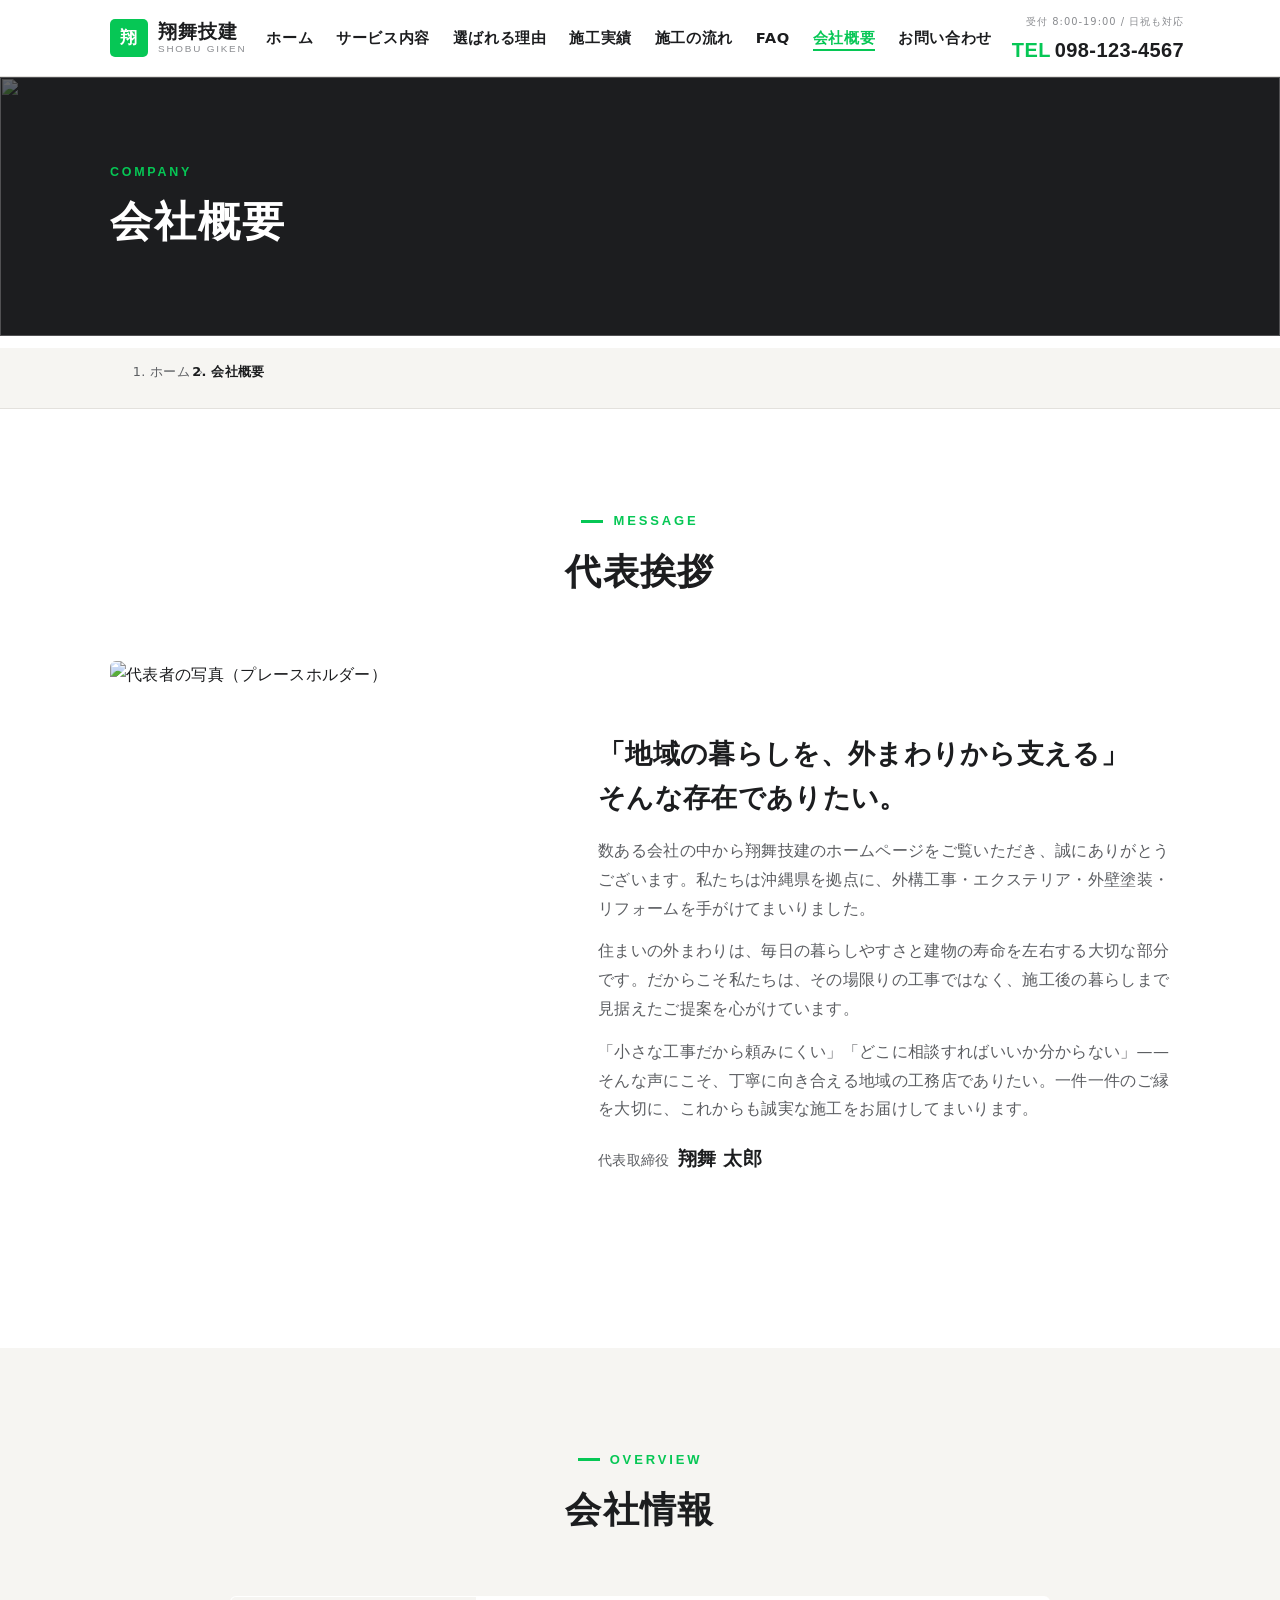
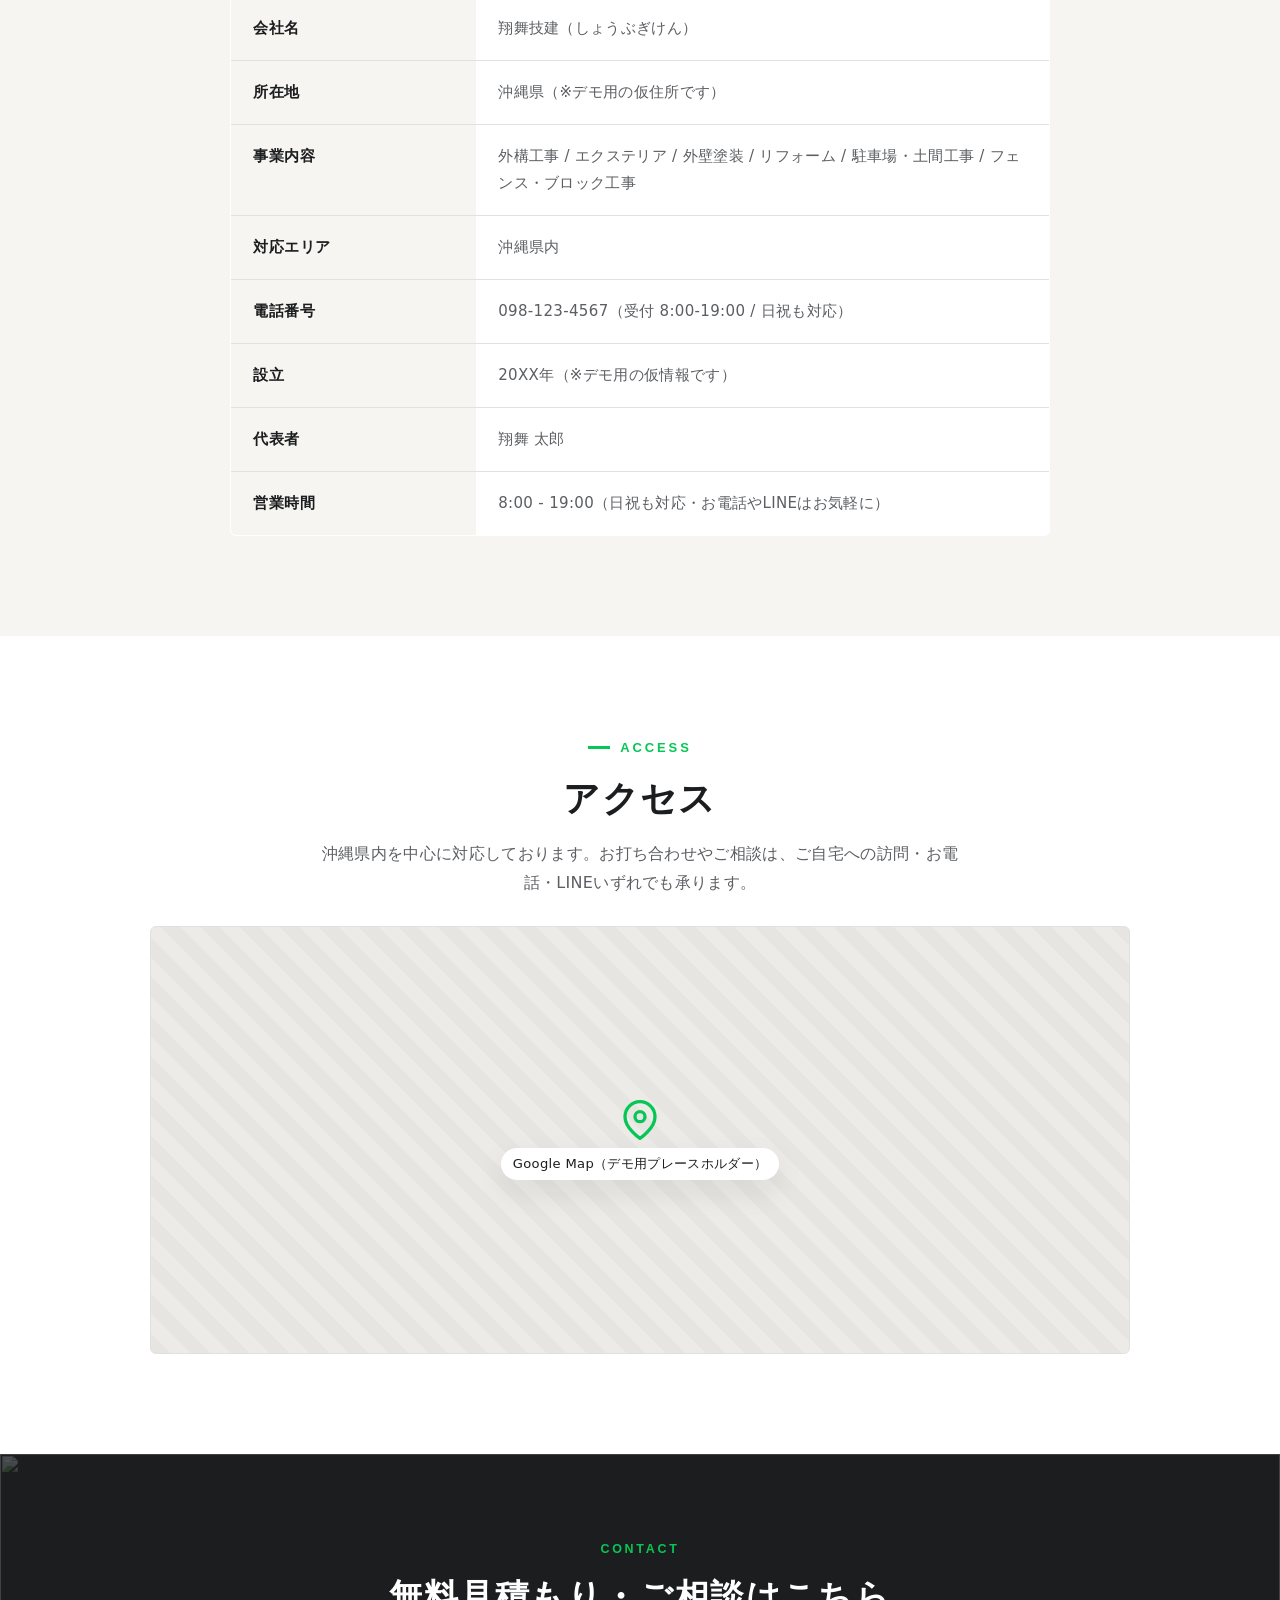
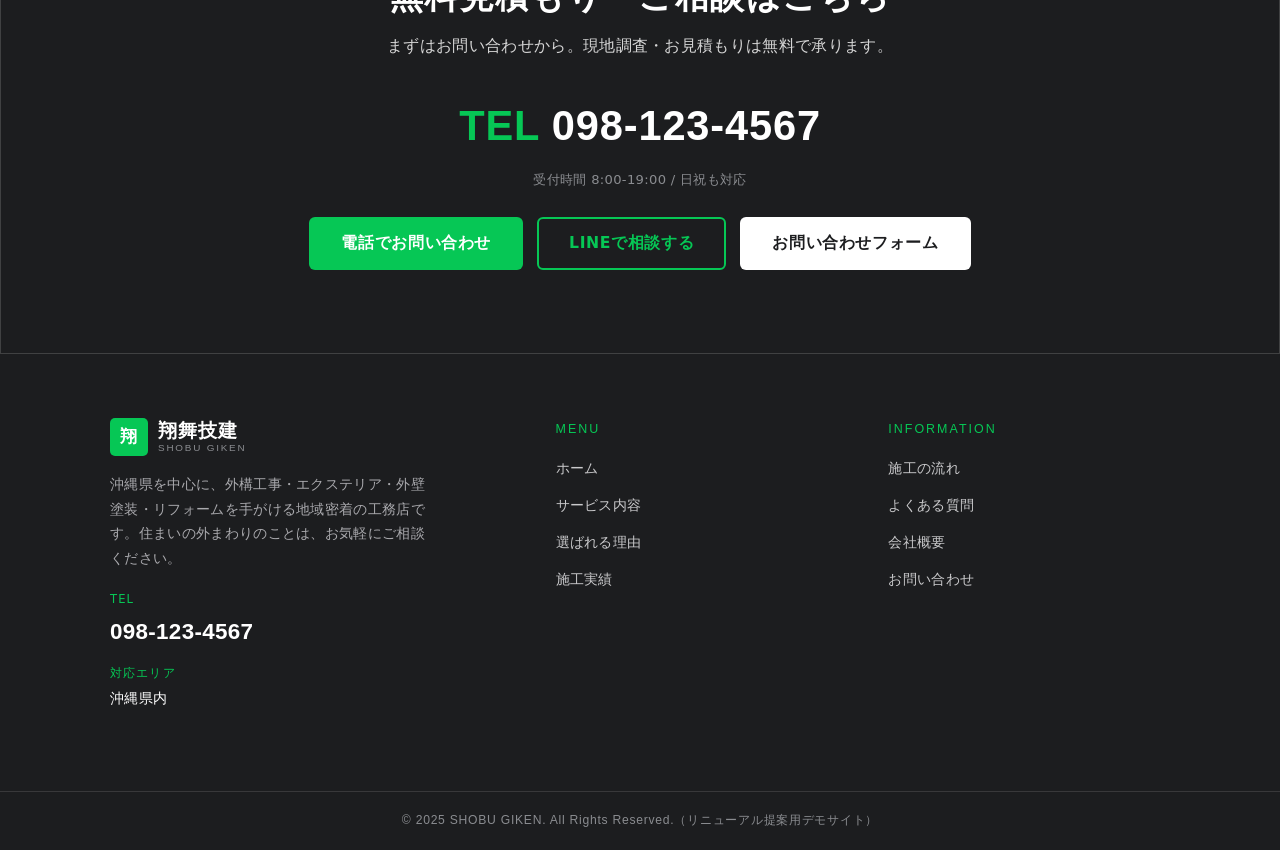
==== company.html @ d0e935ce "first commit" ====
<!DOCTYPE html>
<html lang="ja">
<head>
  <meta charset="UTF-8">
  <meta name="viewport" content="width=device-width, initial-scale=1.0">
  <title>会社概要｜翔舞技建</title>
  <meta name="description" content="翔舞技建の会社概要。沖縄県を中心に外構工事・エクステリア・外壁塗装・リフォームを手がける地域密着の工務店です。代表挨拶・会社情報・アクセスをご紹介します。">
  <link rel="stylesheet" href="css/style.css">
</head>
<body>

  <!-- ============ 共通ヘッダー ============ -->
  <header class="site-header">
    <div class="container header-inner">
      <a href="index.html" class="logo">
        <span class="logo__mark">翔</span>
        <span class="logo__text">
          <span class="logo__name">翔舞技建</span>
          <span class="logo__sub">Shobu Giken</span>
        </span>
      </a>
      <nav class="gnav" id="globalNav" aria-label="メインメニュー">
        <ul class="gnav__list">
          <li><a href="index.html"    class="gnav__link">ホーム</a></li>
          <li><a href="service.html"  class="gnav__link">サービス内容</a></li>
          <li><a href="strength.html" class="gnav__link">選ばれる理由</a></li>
          <li><a href="works.html"    class="gnav__link">施工実績</a></li>
          <li><a href="flow.html"     class="gnav__link">施工の流れ</a></li>
          <li><a href="faq.html"      class="gnav__link">FAQ</a></li>
          <li><a href="company.html"  class="gnav__link is-active">会社概要</a></li>
          <li><a href="contact.html"  class="gnav__link">お問い合わせ</a></li>
        </ul>
        <a href="tel:0981234567" class="gnav__tel">
          <small>お電話でのお問い合わせ</small>
          <b>098-123-4567</b>
        </a>
      </nav>
      <a href="tel:0981234567" class="header-tel">
        <span class="header-tel__label">受付 8:00-19:00 / 日祝も対応</span>
        <span class="header-tel__num"><span>TEL</span>098-123-4567</span>
      </a>
      <button class="hamburger" type="button" aria-label="メニューを開く" aria-controls="globalNav" aria-expanded="false">
        <span></span>
      </button>
    </div>
  </header>
  <div class="nav-overlay" aria-hidden="true"></div>

  <!-- ============ ページヒーロー ============ -->
  <section class="page-hero">
    <img class="page-hero__bg" src="https://placehold.co/1600x500/22242a/4a4d55?text=COMPANY" alt="">
    <div class="container">
      <p class="page-hero__eyebrow">Company</p>
      <h1 class="page-hero__title">会社概要</h1>
    </div>
  </section>
  <nav class="breadcrumb" aria-label="パンくず">
    <div class="container">
      <ol>
        <li><a href="index.html">ホーム</a></li>
        <li aria-current="page">会社概要</li>
      </ol>
    </div>
  </nav>

  <!-- ============ 代表挨拶 ============ -->
  <section class="section">
    <div class="container">
      <div class="center-head reveal">
        <p class="eyebrow">Message</p>
        <h2 class="section-title">代表挨拶</h2>
      </div>

      <div class="greeting reveal" style="margin-top:48px;">
        <div class="greeting__img">
          <img src="https://placehold.co/600x800/efedea/8a8c90?text=REPRESENTATIVE" alt="代表者の写真（プレースホルダー）">
        </div>
        <div class="greeting__body">
          <h3 class="greeting__title">「地域の暮らしを、外まわりから支える」<br>そんな存在でありたい。</h3>
          <p class="greeting__text">数ある会社の中から翔舞技建のホームページをご覧いただき、誠にありがとうございます。私たちは沖縄県を拠点に、外構工事・エクステリア・外壁塗装・リフォームを手がけてまいりました。</p>
          <p class="greeting__text">住まいの外まわりは、毎日の暮らしやすさと建物の寿命を左右する大切な部分です。だからこそ私たちは、その場限りの工事ではなく、施工後の暮らしまで見据えたご提案を心がけています。</p>
          <p class="greeting__text">「小さな工事だから頼みにくい」「どこに相談すればいいか分からない」——そんな声にこそ、丁寧に向き合える地域の工務店でありたい。一件一件のご縁を大切に、これからも誠実な施工をお届けしてまいります。</p>
          <p class="greeting__sign">代表取締役<b>翔舞 太郎</b></p>
        </div>
      </div>
    </div>
  </section>

  <!-- ============ 会社概要表 ============ -->
  <section class="section section--paper">
    <div class="container">
      <div class="center-head reveal">
        <p class="eyebrow">Overview</p>
        <h2 class="section-title">会社情報</h2>
      </div>

      <div class="reveal" style="max-width:820px;margin:44px auto 0;">
        <table class="info-table">
          <tbody>
            <tr>
              <th>会社名</th>
              <td>翔舞技建（しょうぶぎけん）</td>
            </tr>
            <tr>
              <th>所在地</th>
              <td>沖縄県（※デモ用の仮住所です）</td>
            </tr>
            <tr>
              <th>事業内容</th>
              <td>外構工事 / エクステリア / 外壁塗装 / リフォーム / 駐車場・土間工事 / フェンス・ブロック工事</td>
            </tr>
            <tr>
              <th>対応エリア</th>
              <td>沖縄県内</td>
            </tr>
            <tr>
              <th>電話番号</th>
              <td>098-123-4567（受付 8:00-19:00 / 日祝も対応）</td>
            </tr>
            <tr>
              <th>設立</th>
              <td>20XX年（※デモ用の仮情報です）</td>
            </tr>
            <tr>
              <th>代表者</th>
              <td>翔舞 太郎</td>
            </tr>
            <tr>
              <th>営業時間</th>
              <td>8:00 - 19:00（日祝も対応・お電話やLINEはお気軽に）</td>
            </tr>
          </tbody>
        </table>
      </div>
    </div>
  </section>

  <!-- ============ アクセス（地図プレースホルダー） ============ -->
  <section class="section">
    <div class="container">
      <div class="center-head reveal">
        <p class="eyebrow">Access</p>
        <h2 class="section-title">アクセス</h2>
        <p class="section-lead">沖縄県内を中心に対応しております。お打ち合わせやご相談は、ご自宅への訪問・お電話・LINEいずれでも承ります。</p>
      </div>

      <div class="reveal map-placeholder" style="max-width:980px;margin-inline:auto;">
        <div class="map-placeholder__pin">
          <svg viewBox="0 0 24 24" fill="none" stroke="currentColor" stroke-width="2" stroke-linecap="round" stroke-linejoin="round"><path d="M21 10c0 7-9 13-9 13s-9-6-9-13a9 9 0 0 1 18 0Z"/><circle cx="12" cy="10" r="3"/></svg>
          <span>Google Map（デモ用プレースホルダー）</span>
        </div>
      </div>
    </div>
  </section>

  <!-- ============ CTA ============ -->
  <section class="cta">
    <img class="cta__bg" src="https://placehold.co/1600x600/1c1d1f/3a3c42?text=+" alt="">
    <div class="container cta__inner">
      <p class="cta__eyebrow">Contact</p>
      <h2 class="cta__title">無料見積もり・ご相談はこちら</h2>
      <p class="cta__text">まずはお問い合わせから。現地調査・お見積もりは無料で承ります。</p>
      <p class="cta__tel"><span>TEL</span> 098-123-4567</p>
      <p class="cta__hours">受付時間 8:00-19:00 / 日祝も対応</p>
      <div class="cta__actions">
        <a href="tel:0981234567" class="btn btn--primary">電話でお問い合わせ</a>
        <a href="#" class="btn btn--line">LINEで相談する</a>
        <a href="contact.html" class="btn btn--white">お問い合わせフォーム</a>
      </div>
    </div>
  </section>

  <!-- ============ 共通フッター ============ -->
  <footer class="site-footer">
    <div class="container footer-top">
      <div class="footer-brand">
        <a href="index.html" class="logo">
          <span class="logo__mark">翔</span>
          <span class="logo__text">
            <span class="logo__name">翔舞技建</span>
            <span class="logo__sub">Shobu Giken</span>
          </span>
        </a>
        <p class="footer-desc">沖縄県を中心に、外構工事・エクステリア・外壁塗装・リフォームを手がける地域密着の工務店です。住まいの外まわりのことは、お気軽にご相談ください。</p>
        <dl class="footer-info">
          <dt>TEL</dt>
          <dd class="tel-big">098-123-4567</dd>
          <dt>対応エリア</dt>
          <dd>沖縄県内</dd>
        </dl>
      </div>
      <div class="footer-col">
        <p class="footer-col__title">Menu</p>
        <ul class="footer-nav">
          <li><a href="index.html">ホーム</a></li>
          <li><a href="service.html">サービス内容</a></li>
          <li><a href="strength.html">選ばれる理由</a></li>
          <li><a href="works.html">施工実績</a></li>
        </ul>
      </div>
      <div class="footer-col">
        <p class="footer-col__title">Information</p>
        <ul class="footer-nav">
          <li><a href="flow.html">施工の流れ</a></li>
          <li><a href="faq.html">よくある質問</a></li>
          <li><a href="company.html">会社概要</a></li>
          <li><a href="contact.html">お問い合わせ</a></li>
        </ul>
      </div>
    </div>
    <div class="footer-bottom">
      &copy; 2025 SHOBU GIKEN. All Rights Reserved.（リニューアル提案用デモサイト）
    </div>
  </footer>

  <!-- ============ スマホ下部固定CTA ============ -->
  <nav class="sp-cta" aria-label="お問い合わせ">
    <a class="sp-cta__tel" href="tel:0981234567">
      <svg viewBox="0 0 24 24" fill="none" stroke="currentColor" stroke-width="2" stroke-linecap="round" stroke-linejoin="round"><path d="M22 16.92v3a2 2 0 0 1-2.18 2 19.79 19.79 0 0 1-8.63-3.07 19.5 19.5 0 0 1-6-6 19.79 19.79 0 0 1-3.07-8.67A2 2 0 0 1 4.11 2h3a2 2 0 0 1 2 1.72c.13.96.36 1.9.7 2.81a2 2 0 0 1-.45 2.11L8.09 9.91a16 16 0 0 0 6 6l1.27-1.27a2 2 0 0 1 2.11-.45c.91.34 1.85.57 2.81.7A2 2 0 0 1 22 16.92Z"/></svg>
      電話
    </a>
    <a class="sp-cta__line" href="#">
      <svg viewBox="0 0 24 24" fill="none" stroke="currentColor" stroke-width="2" stroke-linecap="round" stroke-linejoin="round"><path d="M21 11.5a8.38 8.38 0 0 1-8.5 8.5 8.5 8.5 0 0 1-3.8-.9L3 21l1.9-5.7A8.38 8.38 0 0 1 4 11.5 8.5 8.5 0 0 1 12.5 3 8.38 8.38 0 0 1 21 11.5Z"/></svg>
      LINE
    </a>
    <a class="sp-cta__form" href="contact.html">
      <svg viewBox="0 0 24 24" fill="none" stroke="currentColor" stroke-width="2" stroke-linecap="round" stroke-linejoin="round"><path d="M4 4h16v12H5.17L4 17.17V4Z"/><path d="M8 9h8M8 12h5"/></svg>
      無料相談
    </a>
  </nav>

  <script src="js/main.js"></script>
</body>
</html>
---- css/style.css ----
@charset "UTF-8";
/* =============================================================
   翔舞技建 リニューアル提案デモ  共通スタイル
   配色 : 白 / オフホワイト / インク(黒) / グレー + アクセント(オレンジ)
   ============================================================= */

/* -------------------------------------------------------------
   1. デザイントークン（CSS変数）
   ------------------------------------------------------------- */
:root {
  /* カラー */
  --c-white:   #ffffff;
  --c-paper:   #f6f5f2;   /* セクション背景の微妙な暖色オフホワイト */
  --c-paper-2: #efedea;
  --c-ink:     #1c1d1f;   /* ほぼ黒（見出し・ヘッダー・フッター） */
  --c-ink-2:   #2a2b2e;
  --c-gray:    #5c5e62;   /* 本文グレー */
  --c-gray-2:  #8a8c90;   /* 補助テキスト */
  --c-line:    #e3e1dd;   /* 罫線 */
  --c-accent:  #06c755;   /* アクセント：グリーン（参考サイト寄せ） */
  --c-accent-d:#058a44;   /* アクセント濃（hover） */
  --c-line-acc:#dff8e8;   /* アクセント薄 */

  /* タイポ */
  --font-base: "Hiragino Kaku Gothic ProN", "Hiragino Sans",
               "BIZ UDPGothic", "Yu Gothic", "Meiryo", system-ui, sans-serif;
  --font-en:   "Helvetica Neue", Arial, "Hiragino Kaku Gothic ProN", sans-serif;

  /* レイアウト */
  --container: 1140px;
  --gutter: clamp(20px, 5vw, 40px);
  --radius: 6px;
  --shadow: 0 12px 30px rgba(28, 29, 31, 0.08);
  --shadow-hover: 0 18px 40px rgba(28, 29, 31, 0.14);
  --header-h: 76px;
}

/* -------------------------------------------------------------
   2. リセット / ベース
   ------------------------------------------------------------- */
*, *::before, *::after { box-sizing: border-box; }

html { scroll-behavior: smooth; }

body {
  margin: 0;
  font-family: var(--font-base);
  color: var(--c-ink);
  background: var(--c-white);
  line-height: 1.8;
  font-size: 16px;
  letter-spacing: 0.02em;
  -webkit-font-smoothing: antialiased;
  /* スマホ下部固定CTA分の余白（後でメディアクエリで調整） */
}

img { max-width: 100%; height: auto; display: block; }

a { color: inherit; text-decoration: none; transition: color 0.2s ease; }

h1, h2, h3, h4 { line-height: 1.4; margin: 0; font-weight: 700; }

p { margin: 0; }

ul { margin: 0; padding: 0; list-style: none; }

/* アクセシビリティ：キーボードフォーカス */
a:focus-visible, button:focus-visible, input:focus-visible,
textarea:focus-visible, select:focus-visible, summary:focus-visible {
  outline: 3px solid var(--c-accent);
  outline-offset: 2px;
}

/* モーション控えめ設定の尊重 */
@media (prefers-reduced-motion: reduce) {
  * { animation: none !important; transition: none !important; scroll-behavior: auto !important; }
}

/* -------------------------------------------------------------
   3. レイアウト共通ユーティリティ
   ------------------------------------------------------------- */
.container {
  width: 100%;
  max-width: var(--container);
  margin-inline: auto;
  padding-inline: var(--gutter);
}

.section {
  padding-block: clamp(56px, 8vw, 100px);
}

.section--paper { background: var(--c-paper); }
.section--ink   { background: var(--c-ink); color: var(--c-white); }

/* セクション見出しの「作法」：アクセント角 + 英字ラベル + 日本語見出し */
.eyebrow {
  display: inline-flex;
  align-items: center;
  gap: 10px;
  font-family: var(--font-en);
  font-size: 13px;
  font-weight: 700;
  letter-spacing: 0.22em;
  text-transform: uppercase;
  color: var(--c-accent);
  margin: 0 0 14px;
}
.eyebrow::before {
  content: "";
  width: 22px;
  height: 3px;
  background: var(--c-accent);
  display: inline-block;
}

.section-title {
  font-size: clamp(1.5rem, 1.1rem + 1.8vw, 2.25rem);
  letter-spacing: 0.04em;
  margin-bottom: 16px;
}
.section-lead {
  color: var(--c-gray);
  max-width: 640px;
  font-size: 1rem;
}
.section--ink .section-lead { color: #d6d6d6; }

.text-center { text-align: center; }
.center-head { display: flex; flex-direction: column; align-items: center; }
.center-head .section-lead { text-align: center; }

/* -------------------------------------------------------------
   4. ボタン
   ------------------------------------------------------------- */
.btn {
  display: inline-flex;
  align-items: center;
  justify-content: center;
  gap: 8px;
  padding: 15px 30px;
  font-family: var(--font-base);
  font-size: 0.98rem;
  font-weight: 700;
  letter-spacing: 0.04em;
  border: 2px solid transparent;
  border-radius: var(--radius);
  cursor: pointer;
  transition: transform 0.15s ease, background 0.2s ease, color 0.2s ease, border-color 0.2s ease;
  line-height: 1.2;
}
.btn:hover { transform: translateY(-2px); }

.btn--primary { background: var(--c-accent); color: #fff; }
.btn--primary:hover { background: var(--c-accent-d); }

.btn--line { background: transparent; color: var(--c-accent); border-color: var(--c-accent); }
.btn--line:hover { background: var(--c-accent); color: #fff; }

.btn--ghost { background: transparent; color: var(--c-ink); border-color: var(--c-ink); }
.btn--ghost:hover { background: var(--c-ink); color: #fff; }

.btn--ghost-light { background: transparent; color: #fff; border-color: rgba(255,255,255,0.6); }
.btn--ghost-light:hover { background: #fff; color: var(--c-ink); border-color: #fff; }

.btn--white { background: #fff; color: var(--c-ink); }
.btn--white:hover { background: var(--c-paper-2); }

.btn-icon { width: 1.05em; height: 1.05em; flex: none; }

/* -------------------------------------------------------------
   5. ヘッダー / ナビ
   ------------------------------------------------------------- */
.site-header {
  position: sticky;
  top: 0;
  z-index: 50;
  background: rgba(255,255,255,0.96);
  backdrop-filter: blur(6px);
  border-bottom: 1px solid var(--c-line);
}
.header-inner {
  height: var(--header-h);
  display: flex;
  align-items: center;
  justify-content: space-between;
  gap: 20px;
}

/* ヘッダー内の縦揃えを安定させる調整 */
.header-inner > * {
  display: flex;
  align-items: center;
}

.gnav__list { align-items: center; }

/* 電話表示を横並びにして文字のずれを抑える（モバイルは縦並び） */
.header-tel {
  display: flex;
  flex-direction: row;
  align-items: center;
  gap: 12px;
  flex: none;
}
.header-tel__label {
  font-size: 0.72rem;
  letter-spacing: 0.08em;
  color: var(--c-gray-2);
  margin: 0;
}
.header-tel__num {
  font-family: var(--font-en);
  font-size: 1.05rem;
  font-weight: 700;
  line-height: 1;
}

@media (max-width: 900px) {
  .header-tel {
    flex-direction: column;
    align-items: flex-end;
    gap: 2px;
  }
  .gnav { display: none; }
  .hamburger { display: block; }
}

/* ロゴ */
.logo { display: flex; align-items: center; gap: 10px; flex: none; }
.logo__mark {
  width: 38px; height: 38px;
  display: grid; place-items: center;
  background: var(--c-accent);
  color: #fff;
  font-family: var(--font-en);
  font-weight: 700;
  font-size: 1.05rem;
  border-radius: 5px;
}
.logo__text { display: flex; flex-direction: column; line-height: 1.15; }
.logo__name { font-size: 1.2rem; font-weight: 700; letter-spacing: 0.06em; }
.logo__sub  { font-family: var(--font-en); font-size: 0.62rem; letter-spacing: 0.18em; color: var(--c-gray-2); text-transform: uppercase; }

/* PCナビ */
.gnav { margin-left: auto; }
.gnav__list { display: flex; align-items: center; gap: clamp(14px, 1.8vw, 26px); }
.gnav__link {
  position: relative;
  font-size: 0.92rem;
  font-weight: 700;
  letter-spacing: 0.04em;
  padding-block: 6px;
  color: var(--c-ink);
}

/* ナビ・ロゴの文字折返しを防ぎ、縦ずれを回避 */
.gnav__list { flex-wrap: nowrap; }
.gnav__list li { display: inline-flex; align-items: center; }
.gnav__link { white-space: nowrap; line-height: 1; }
.logo__text, .logo__name, .logo__sub { white-space: nowrap; }
.gnav__link::after {
  content: "";
  position: absolute;
  left: 0; bottom: 0;
  width: 100%; height: 2px;
  background: var(--c-accent);
  transform: scaleX(0);
  transform-origin: left;
  transition: transform 0.25s ease;
}
.gnav__link:hover { color: var(--c-accent); }
.gnav__link:hover::after,
.gnav__link.is-active::after { transform: scaleX(1); }
.gnav__link.is-active { color: var(--c-accent); }

/* 電話（ヘッダー右上） */
.header-tel { display: flex; flex-direction: column; align-items: flex-end; line-height: 1.2; flex: none; }
.header-tel__label { font-size: 0.62rem; letter-spacing: 0.1em; color: var(--c-gray-2); }
.header-tel__num {
  font-family: var(--font-en);
  font-size: 1.25rem;
  font-weight: 700;
  color: var(--c-ink);
  letter-spacing: 0.02em;
}
.header-tel__num span { color: var(--c-accent); margin-right: 4px; }

/* ハンバーガー */
.hamburger {
  display: none;
  width: 46px; height: 46px;
  border: none; background: var(--c-ink);
  border-radius: 6px;
  position: relative;
  cursor: pointer;
  flex: none;
}
.hamburger span,
.hamburger span::before,
.hamburger span::after {
  content: "";
  position: absolute;
  left: 50%; top: 50%;
  width: 22px; height: 2px;
  background: #fff;
  transform: translate(-50%, -50%);
  transition: transform 0.3s ease, opacity 0.2s ease;
}
.hamburger span::before { transform: translate(-50%, -8px); }
.hamburger span::after  { transform: translate(-50%, 6px); }
.hamburger.is-open span { background: transparent; }
.hamburger.is-open span::before { transform: translate(-50%, 0) rotate(45deg); }
.hamburger.is-open span::after  { transform: translate(-50%, 0) rotate(-45deg); }

/* -------------------------------------------------------------
   6. ファーストビュー（トップ）
   ------------------------------------------------------------- */
.hero {
  position: relative;
  min-height: clamp(460px, 72vh, 680px);
  display: flex;
  align-items: center;
  color: #fff;
  overflow: hidden;
}
.hero__bg {
  position: absolute; inset: 0;
  width: 100%; height: 100%;
  object-fit: cover;
  z-index: -2;
}
.hero::after { /* 暗幕オーバーレイ（色味を参考サイト寄せのグリーン系に調整） */
  content: "";
  position: absolute; inset: 0;
  background: linear-gradient(90deg, rgba(6,40,30,0.80) 0%, rgba(6,40,30,0.44) 55%, rgba(6,40,30,0.18) 100%);
  z-index: -1;
}
.hero__inner { padding-block: 60px; max-width: 720px; }
.hero__eyebrow {
  display: inline-flex; align-items: center; gap: 10px;
  font-family: var(--font-en);
  letter-spacing: 0.22em; font-size: 0.78rem; font-weight: 700;
  text-transform: uppercase; margin-bottom: 18px;
}
.hero__eyebrow::before { content: ""; width: 26px; height: 3px; background: var(--c-accent); }
.hero__title {
  font-size: clamp(1.7rem, 1.1rem + 3.2vw, 3.1rem);
  line-height: 1.35;
  letter-spacing: 0.03em;
  margin-bottom: 20px;
}
.hero__title .accent { color: var(--c-accent); }
.hero__sub { font-size: clamp(0.95rem, 0.9rem + 0.3vw, 1.1rem); color: #e6e6e6; margin-bottom: 32px; max-width: 560px; }
.hero__actions { display: flex; flex-wrap: wrap; gap: 14px; }

/* 下部の地域バッジ */
.hero__badge {
  position: absolute;
  right: clamp(20px, 5vw, 56px);
  bottom: 30px;
  background: var(--c-accent);
  color: #fff;
  padding: 14px 20px;
  border-radius: var(--radius);
  text-align: center;
  z-index: 1;
  box-shadow: var(--shadow);
}
.hero__badge strong { display: block; font-size: 1.1rem; letter-spacing: 0.06em; }
.hero__badge span { font-size: 0.72rem; letter-spacing: 0.1em; }

/* -------------------------------------------------------------
   7. 下層ページの簡易ヒーロー + パンくず
   ------------------------------------------------------------- */
.page-hero {
  position: relative;
  color: #fff;
  padding-block: clamp(46px, 8vw, 84px);
  background: var(--c-ink);
  overflow: hidden;
}
.page-hero__bg {
  position: absolute; inset: 0; width: 100%; height: 100%;
  object-fit: cover; opacity: 0.32; z-index: 0;
}
.page-hero .container { position: relative; z-index: 1; }
.page-hero__eyebrow {
  font-family: var(--font-en); letter-spacing: 0.22em; font-size: 0.78rem;
  font-weight: 700; color: var(--c-accent); text-transform: uppercase; margin-bottom: 10px;
}
.page-hero__title { font-size: clamp(1.7rem, 1.2rem + 2vw, 2.6rem); letter-spacing: 0.05em; }

.breadcrumb {
  background: var(--c-paper);
  border-bottom: 1px solid var(--c-line);
  font-size: 0.8rem;
}
.breadcrumb ol { display: flex; flex-wrap: wrap; gap: 8px; align-items: center; padding-block: 12px; color: var(--c-gray); }
.breadcrumb li::after { content: "›"; margin-left: 8px; color: var(--c-gray-2); }
.breadcrumb li:last-child::after { content: ""; }
.breadcrumb a:hover { color: var(--c-accent); }
.breadcrumb [aria-current="page"] { color: var(--c-ink); font-weight: 700; }

/* -------------------------------------------------------------
   8. サービス（カード）
   ------------------------------------------------------------- */
.grid {
  display: grid;
  gap: clamp(18px, 2.4vw, 28px);
}
.grid--3 { grid-template-columns: repeat(3, 1fr); }
.grid--2 { grid-template-columns: repeat(2, 1fr); }

.service-card {
  background: #fff;
  border: 1px solid var(--c-line);
  border-radius: var(--radius);
  overflow: hidden;
  display: flex;
  flex-direction: column;
  transition: transform 0.2s ease, box-shadow 0.2s ease;
}
.service-card:hover { transform: translateY(-4px); box-shadow: var(--shadow-hover); }
.service-card__img { aspect-ratio: 4 / 3; object-fit: cover; width: 100%; }
.service-card__body { padding: 24px; display: flex; flex-direction: column; gap: 10px; flex: 1; }
.service-card__no {
  font-family: var(--font-en); font-size: 0.78rem; font-weight: 700;
  letter-spacing: 0.14em; color: var(--c-accent);
}
.service-card__title { font-size: 1.18rem; letter-spacing: 0.03em; }
.service-card__text { color: var(--c-gray); font-size: 0.92rem; }
.service-card__more {
  margin-top: auto; padding-top: 6px;
  font-size: 0.85rem; font-weight: 700; color: var(--c-accent);
  display: inline-flex; align-items: center; gap: 6px;
}
.service-card__more::after { content: "→"; transition: transform 0.2s ease; }
.service-card:hover .service-card__more::after { transform: translateX(4px); }

/* サービス詳細（service.html の大ブロック） */
.svc-block {
  display: grid;
  grid-template-columns: 1.1fr 1fr;
  gap: clamp(24px, 4vw, 56px);
  align-items: center;
}
.svc-block + .svc-block { margin-top: clamp(40px, 6vw, 72px); }
.svc-block:nth-child(even) .svc-block__media { order: 2; }
.svc-block__media img { border-radius: var(--radius); width: 100%; aspect-ratio: 16/11; object-fit: cover; }
.svc-block__no {
  font-family: var(--font-en); font-size: 2.4rem; font-weight: 700;
  color: var(--c-line-acc); line-height: 1; margin-bottom: 8px;
}
.svc-block__title { font-size: clamp(1.3rem, 1.1rem + 0.8vw, 1.7rem); margin-bottom: 14px; }
.svc-block__text { color: var(--c-gray); margin-bottom: 18px; }
.svc-tags { display: flex; flex-wrap: wrap; gap: 8px; }
.svc-tags li {
  font-size: 0.78rem; padding: 5px 12px; border: 1px solid var(--c-line);
  border-radius: 999px; color: var(--c-gray); background: #fff;
}

/* -------------------------------------------------------------
   9. 選ばれる理由
   ------------------------------------------------------------- */
.reason-card {
  background: #fff;
  border: 1px solid var(--c-line);
  border-radius: var(--radius);
  padding: 30px 26px;
  height: 100%;
  position: relative;
}
.reason-card__no {
  position: absolute; top: 22px; right: 24px;
  font-family: var(--font-en); font-size: 2.6rem; font-weight: 700;
  color: var(--c-paper-2); line-height: 1;
}
.reason-card__icon {
  width: 54px; height: 54px; border-radius: 10px;
  display: grid; place-items: center;
  background: var(--c-accent); color: #fff;
  margin-bottom: 18px;
}
.reason-card__icon svg { width: 28px; height: 28px; }
.reason-card__title { font-size: 1.15rem; margin-bottom: 10px; letter-spacing: 0.03em; }
.reason-card__text { color: var(--c-gray); font-size: 0.92rem; }

/* 数字で見る（実績バー） */
.stats {
  display: grid;
  grid-template-columns: repeat(4, 1fr);
  gap: 20px;
  text-align: center;
}
.stats__item { padding: 10px; }
.stats__num { font-family: var(--font-en); font-size: clamp(2rem, 1.4rem + 2vw, 3rem); font-weight: 700; color: var(--c-accent); line-height: 1; }
.stats__num small { font-size: 0.5em; margin-left: 4px; color: #fff; }
.section--ink .stats__num small { color: #fff; }
.stats__label { margin-top: 10px; font-size: 0.88rem; color: #d6d6d6; letter-spacing: 0.04em; }

/* -------------------------------------------------------------
   10. 施工実績ギャラリー
   ------------------------------------------------------------- */
.works-filter { display: flex; flex-wrap: wrap; gap: 10px; justify-content: center; margin-bottom: 36px; }
.works-filter__btn {
  border: 1px solid var(--c-line);
  background: #fff;
  padding: 8px 18px;
  border-radius: 999px;
  font-size: 0.85rem; font-weight: 700; color: var(--c-gray);
  cursor: default; /* デモのため非機能（見た目のみ） */
}
.works-filter__btn.is-active { background: var(--c-ink); color: #fff; border-color: var(--c-ink); }

.work-card {
  border-radius: var(--radius);
  overflow: hidden;
  background: #fff;
  border: 1px solid var(--c-line);
  transition: transform 0.2s ease, box-shadow 0.2s ease;
}
.work-card:hover { transform: translateY(-4px); box-shadow: var(--shadow-hover); }
.work-card__thumb { position: relative; aspect-ratio: 4/3; overflow: hidden; }
.work-card__thumb img { width: 100%; height: 100%; object-fit: cover; transition: transform 0.4s ease; }
.work-card:hover .work-card__thumb img { transform: scale(1.05); }
.work-card__cat {
  position: absolute; top: 12px; left: 12px;
  background: var(--c-accent); color: #fff;
  font-size: 0.72rem; font-weight: 700; letter-spacing: 0.06em;
  padding: 5px 12px; border-radius: 4px;
}
.work-card__body { padding: 18px 20px 22px; }
.work-card__title { font-size: 1.05rem; margin-bottom: 6px; letter-spacing: 0.03em; }
.work-card__text { color: var(--c-gray); font-size: 0.86rem; }

/* -------------------------------------------------------------
   11. 施工の流れ（タイムライン）
   ------------------------------------------------------------- */
.flow-list { position: relative; max-width: 760px; margin-inline: auto; }
.flow-step {
  position: relative;
  display: grid;
  grid-template-columns: 84px 1fr;
  gap: 24px;
  padding-bottom: 36px;
}
.flow-step:last-child { padding-bottom: 0; }
/* 縦の繋ぎ線 */
.flow-step::before {
  content: "";
  position: absolute;
  left: 41px; top: 70px; bottom: -6px;
  width: 2px; background: var(--c-line);
}
.flow-step:last-child::before { display: none; }
.flow-step__no {
  width: 70px; height: 70px;
  border-radius: 50%;
  background: var(--c-ink); color: #fff;
  display: grid; place-items: center;
  text-align: center; line-height: 1.1;
  z-index: 1; position: relative;
}
.flow-step__no small { display: block; font-family: var(--font-en); font-size: 0.6rem; letter-spacing: 0.14em; color: var(--c-accent); }
.flow-step__no b { font-family: var(--font-en); font-size: 1.5rem; }
.flow-step__body { background: #fff; border: 1px solid var(--c-line); border-radius: var(--radius); padding: 22px 24px; }
.flow-step__title { font-size: 1.15rem; margin-bottom: 8px; letter-spacing: 0.03em; }
.flow-step__text { color: var(--c-gray); font-size: 0.92rem; }

/* -------------------------------------------------------------
   12. FAQ（アコーディオン）
   ------------------------------------------------------------- */
.faq-list { max-width: 820px; margin-inline: auto; }
.faq-item {
  background: #fff;
  border: 1px solid var(--c-line);
  border-radius: var(--radius);
  margin-bottom: 14px;
  overflow: hidden;
}
.faq-q {
  width: 100%;
  display: flex;
  align-items: center;
  gap: 14px;
  text-align: left;
  background: none;
  border: none;
  cursor: pointer;
  padding: 20px 22px;
  font-size: 1rem;
  font-weight: 700;
  font-family: var(--font-base);
  color: var(--c-ink);
  letter-spacing: 0.02em;
}
.faq-q__mark {
  flex: none;
  width: 30px; height: 30px;
  border-radius: 6px;
  background: var(--c-paper-2);
  color: var(--c-accent);
  display: grid; place-items: center;
  font-family: var(--font-en); font-weight: 700;
}
.faq-q__text { flex: 1; }
.faq-q__icon {
  flex: none; width: 18px; height: 18px; position: relative;
  transition: transform 0.3s ease;
}
.faq-q__icon::before, .faq-q__icon::after {
  content: ""; position: absolute; background: var(--c-accent);
  left: 50%; top: 50%;
}
.faq-q__icon::before { width: 16px; height: 2px; transform: translate(-50%, -50%); }
.faq-q__icon::after  { width: 2px; height: 16px; transform: translate(-50%, -50%); transition: transform 0.3s ease; }
.faq-item.is-open .faq-q__icon::after { transform: translate(-50%, -50%) scaleY(0); }

.faq-a {
  max-height: 0;
  overflow: hidden;
  transition: max-height 0.3s ease;
}
.faq-a__inner {
  display: flex; gap: 14px;
  padding: 0 22px 22px;
  color: var(--c-gray);
  font-size: 0.94rem;
}
.faq-a__mark {
  flex: none; width: 30px; height: 30px; border-radius: 6px;
  background: var(--c-accent); color: #fff;
  display: grid; place-items: center; font-family: var(--font-en); font-weight: 700;
}

/* -------------------------------------------------------------
   13. CTA（各ページ下部の問い合わせ導線）
   ------------------------------------------------------------- */
.cta {
  position: relative;
  color: #fff;
  text-align: center;
  overflow: hidden;
  background: var(--c-ink);
}
.cta__bg { position: absolute; inset: 0; width: 100%; height: 100%; object-fit: cover; opacity: 0.22; }
.cta__inner { position: relative; z-index: 1; padding-block: clamp(50px, 7vw, 84px); }
.cta__eyebrow {
  font-family: var(--font-en); letter-spacing: 0.22em; font-size: 0.78rem;
  font-weight: 700; color: var(--c-accent); text-transform: uppercase; margin-bottom: 12px;
}
.cta__title { font-size: clamp(1.4rem, 1.1rem + 1.6vw, 2.1rem); margin-bottom: 12px; letter-spacing: 0.04em; }
.cta__text { color: #d6d6d6; margin-bottom: 28px; }
.cta__tel {
  font-family: var(--font-en); font-size: clamp(1.8rem, 1.4rem + 2vw, 2.6rem);
  font-weight: 700; letter-spacing: 0.02em; margin-bottom: 4px;
}
.cta__tel span { color: var(--c-accent); }
.cta__hours { font-size: 0.82rem; color: var(--c-gray-2); margin-bottom: 26px; }
.cta__actions { display: flex; flex-wrap: wrap; gap: 14px; justify-content: center; }

/* -------------------------------------------------------------
   14. フッター
   ------------------------------------------------------------- */
.site-footer { background: var(--c-ink); color: #c9c9cb; font-size: 0.9rem; }
.footer-top {
  display: grid;
  grid-template-columns: 1.4fr 1fr 1fr;
  gap: clamp(28px, 4vw, 56px);
  padding-block: clamp(44px, 6vw, 64px);
}
.footer-brand .logo__name { color: #fff; }
.footer-brand .logo__sub { color: var(--c-gray-2); }
.footer-desc { margin-top: 16px; max-width: 320px; color: #a9a9ad; font-size: 0.86rem; }
.footer-info { margin-top: 18px; line-height: 1.9; }
.footer-info dt { font-size: 0.72rem; color: var(--c-accent); letter-spacing: 0.1em; }
.footer-info dd { margin: 0 0 10px; color: #fff; }
.footer-info .tel-big { font-family: var(--font-en); font-size: 1.4rem; font-weight: 700; }

.footer-col__title {
  font-size: 0.78rem; letter-spacing: 0.16em; color: var(--c-accent);
  text-transform: uppercase; font-family: var(--font-en); margin-bottom: 16px;
}
.footer-nav li { margin-bottom: 11px; }
.footer-nav a { color: #c9c9cb; }
.footer-nav a:hover { color: #fff; padding-left: 4px; }

.footer-bottom {
  border-top: 1px solid rgba(255,255,255,0.12);
  padding-block: 18px;
  text-align: center;
  font-size: 0.76rem;
  color: var(--c-gray-2);
  font-family: var(--font-en);
  letter-spacing: 0.06em;
}

/* -------------------------------------------------------------
   15. 会社概要（テーブル / 代表挨拶 / 地図）
   ------------------------------------------------------------- */
.greeting { display: grid; grid-template-columns: 1fr 1.3fr; gap: clamp(24px, 4vw, 48px); align-items: center; }
.greeting__img img { border-radius: var(--radius); width: 100%; aspect-ratio: 3/4; object-fit: cover; }
.greeting__title { font-size: clamp(1.3rem, 1.1rem + 0.8vw, 1.7rem); margin-bottom: 18px; line-height: 1.6; }
.greeting__text { color: var(--c-gray); margin-bottom: 14px; }
.greeting__sign { margin-top: 18px; font-size: 0.9rem; color: var(--c-gray); }
.greeting__sign b { font-size: 1.2rem; color: var(--c-ink); margin-left: 8px; }

.info-table { width: 100%; border-collapse: collapse; background: #fff; border: 1px solid var(--c-line); border-radius: var(--radius); overflow: hidden; }
.info-table th, .info-table td { text-align: left; padding: 18px 22px; border-bottom: 1px solid var(--c-line); vertical-align: top; font-size: 0.94rem; }
.info-table tr:last-child th, .info-table tr:last-child td { border-bottom: none; }
.info-table th { width: 30%; background: var(--c-paper); color: var(--c-ink); font-weight: 700; letter-spacing: 0.04em; }
.info-table td { color: var(--c-gray); }

.map-placeholder {
  margin-top: 28px;
  position: relative;
  aspect-ratio: 16/7;
  border-radius: var(--radius);
  overflow: hidden;
  background:
    repeating-linear-gradient(45deg, #e7e5e1 0 14px, #ecebe7 14px 28px);
  border: 1px solid var(--c-line);
  display: grid; place-items: center;
}
.map-placeholder__pin {
  display: flex; flex-direction: column; align-items: center; gap: 8px;
  color: var(--c-ink);
}
.map-placeholder__pin svg { width: 40px; height: 40px; color: var(--c-accent); }
.map-placeholder__pin span { font-size: 0.82rem; background: #fff; padding: 4px 12px; border-radius: 999px; box-shadow: var(--shadow); }

/* -------------------------------------------------------------
   16. お問い合わせ（連絡手段カード / フォーム）
   ------------------------------------------------------------- */
.contact-methods { display: grid; grid-template-columns: repeat(3, 1fr); gap: 20px; margin-bottom: 44px; }
.contact-method {
  border: 1px solid var(--c-line); border-radius: var(--radius); padding: 28px 24px;
  text-align: center; background: #fff; display: flex; flex-direction: column; align-items: center; gap: 8px;
}
.contact-method__icon { width: 56px; height: 56px; border-radius: 12px; display: grid; place-items: center; color: #fff; margin-bottom: 6px; }
.contact-method__icon svg { width: 28px; height: 28px; }
.contact-method--tel .contact-method__icon  { background: var(--c-accent); }
.contact-method--line .contact-method__icon { background: #06c755; }
.contact-method--mail .contact-method__icon { background: var(--c-ink); }
.contact-method__label { font-size: 0.75rem; letter-spacing: 0.1em; color: var(--c-gray-2); }
.contact-method__main { font-family: var(--font-en); font-size: 1.4rem; font-weight: 700; }
.contact-method__note { font-size: 0.8rem; color: var(--c-gray); }

.form-card { background: #fff; border: 1px solid var(--c-line); border-radius: var(--radius); padding: clamp(24px, 4vw, 44px); max-width: 760px; margin-inline: auto; }
.form-row { margin-bottom: 22px; }
.form-row label { display: block; font-weight: 700; font-size: 0.92rem; margin-bottom: 8px; }
.form-row .req { color: #fff; background: var(--c-accent); font-size: 0.66rem; padding: 2px 8px; border-radius: 4px; margin-left: 8px; vertical-align: middle; }
.form-row input, .form-row textarea {
  width: 100%; padding: 13px 15px;
  border: 1px solid var(--c-line); border-radius: var(--radius);
  font-family: var(--font-base); font-size: 1rem; color: var(--c-ink);
  background: var(--c-paper);
}
.form-row input:focus, .form-row textarea:focus { background: #fff; border-color: var(--c-accent); }
.form-row textarea { resize: vertical; min-height: 140px; }
.form-note { font-size: 0.8rem; color: var(--c-gray-2); text-align: center; margin-top: 14px; }
.form-submit { text-align: center; }
.form-submit .btn { min-width: 260px; }

/* デモ用の注意バナー */
.demo-banner {
  background: var(--c-line-acc);
  color: #8a3414;
  text-align: center;
  font-size: 0.82rem;
  padding: 10px 16px;
  font-weight: 700;
  letter-spacing: 0.04em;
}

/* -------------------------------------------------------------
   17. スマホ下部固定CTA
   ------------------------------------------------------------- */
.sp-cta {
  position: fixed;
  left: 0; right: 0; bottom: 0;
  z-index: 60;
  display: none;
  grid-template-columns: repeat(3, 1fr);
  background: var(--c-ink);
  box-shadow: 0 -6px 20px rgba(0,0,0,0.18);
}
.sp-cta a {
  display: flex; flex-direction: column; align-items: center; justify-content: center;
  gap: 3px; padding: 9px 4px; color: #fff;
  font-size: 0.7rem; font-weight: 700; letter-spacing: 0.04em;
}
.sp-cta a svg { width: 22px; height: 22px; }
.sp-cta__tel  { background: var(--c-accent); }
.sp-cta__line { background: #06c755; }
.sp-cta__form { background: var(--c-ink-2); }

/* -------------------------------------------------------------
   18. スクロール時のふわっと表示（控えめ）
   ------------------------------------------------------------- */
.reveal { opacity: 0; transform: translateY(20px); transition: opacity 0.6s ease, transform 0.6s ease; }
.reveal.is-visible { opacity: 1; transform: none; }

/* -------------------------------------------------------------
   19. レスポンシブ
   ------------------------------------------------------------- */
@media (max-width: 1000px) {
  .footer-top { grid-template-columns: 1fr 1fr; }
  .footer-brand { grid-column: 1 / -1; }
}

@media (max-width: 900px) {
  /* タブレット以下：ナビをドロワーに */
  .hamburger { display: block; }
  .header-tel { display: none; }
  .gnav {
    position: fixed;
    inset: var(--header-h) 0 0 auto;
    width: min(80vw, 320px);
    background: var(--c-ink);
    transform: translateX(100%);
    transition: transform 0.32s ease;
    padding: 28px 26px 40px;
    overflow-y: auto;
    box-shadow: -8px 0 30px rgba(0,0,0,0.2);
  }
  .gnav.is-open { transform: translateX(0); }
  .gnav__list { flex-direction: column; align-items: stretch; gap: 0; }
  .gnav__link { color: #fff; padding: 16px 4px; border-bottom: 1px solid rgba(255,255,255,0.12); }
  .gnav__link::after { display: none; }
  .gnav__link.is-active { color: var(--c-accent); }
  .gnav__link:hover { color: var(--c-accent); }
  /* ドロワー内に電話を再掲 */
  .gnav__tel { display: block; margin-top: 24px; color: #fff; }
  .gnav__tel small { display: block; font-size: 0.7rem; color: var(--c-gray-2); letter-spacing: 0.1em; }
  .gnav__tel b { font-family: var(--font-en); font-size: 1.6rem; }
  /* ドロワー背景の暗幕 */
  .nav-overlay {
    position: fixed; inset: 0; background: rgba(0,0,0,0.45);
    opacity: 0; visibility: hidden; transition: opacity 0.3s ease; z-index: 40;
  }
  .nav-overlay.is-open { opacity: 1; visibility: visible; }

  .grid--3, .grid--2 { grid-template-columns: repeat(2, 1fr); }
  .stats { grid-template-columns: repeat(2, 1fr); gap: 28px; }
  .greeting { grid-template-columns: 1fr; }
  .greeting__img { max-width: 320px; }
  .contact-methods { grid-template-columns: 1fr; }
}

/* PCではドロワー用要素を隠す */
@media (min-width: 901px) {
  .gnav__tel { display: none; }
  .nav-overlay { display: none; }
}

@media (max-width: 620px) {
  body { padding-bottom: 60px; }            /* 下部固定CTAの高さ分 */
  .sp-cta { display: grid; }
  .grid--3, .grid--2 { grid-template-columns: 1fr; }
  .stats { grid-template-columns: repeat(2, 1fr); }
  .svc-block { grid-template-columns: 1fr; }
  .svc-block:nth-child(even) .svc-block__media { order: 0; }
  .info-table th { width: 38%; }
  .hero__actions .btn,
  .cta__actions .btn { width: 100%; }
  .hero__badge { display: none; }
  .logo__sub { display: none; }
  .flow-step { grid-template-columns: 64px 1fr; gap: 16px; }
  .flow-step__no { width: 60px; height: 60px; }
  .flow-step::before { left: 31px; }
}
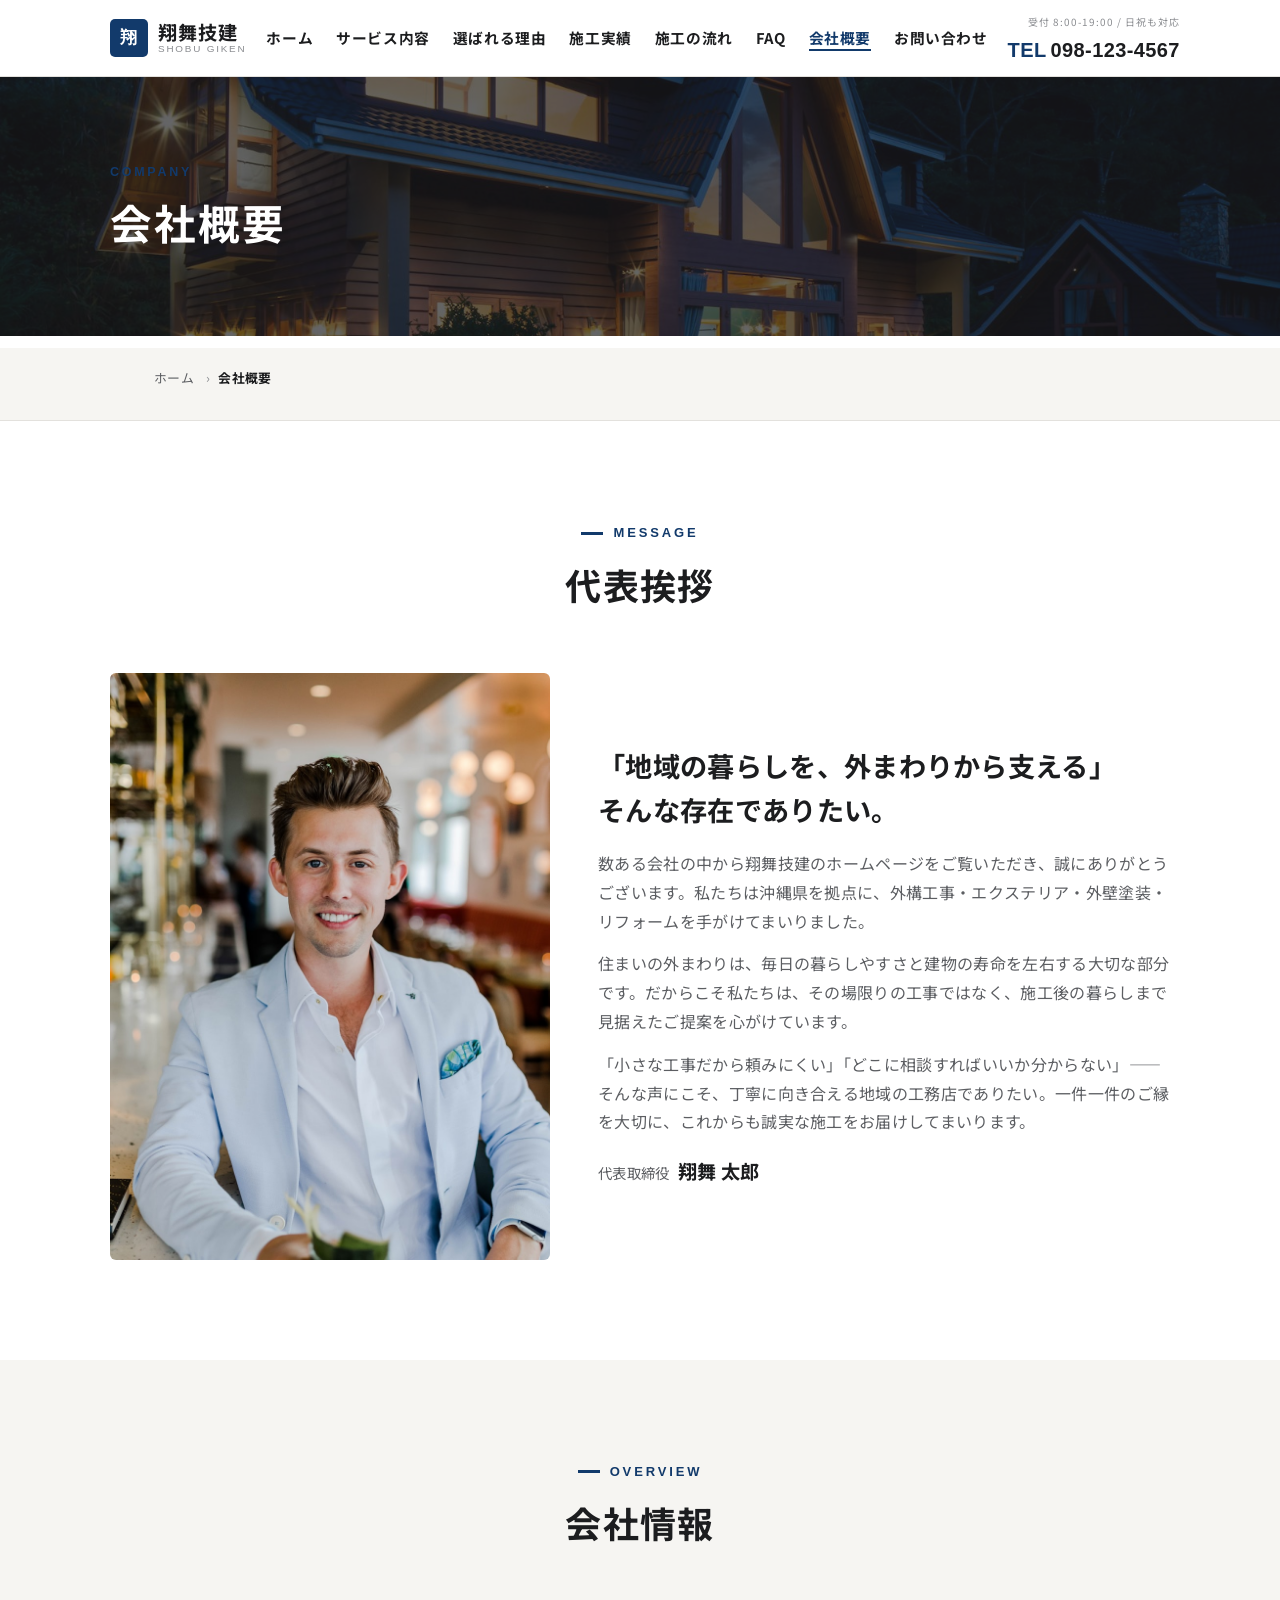
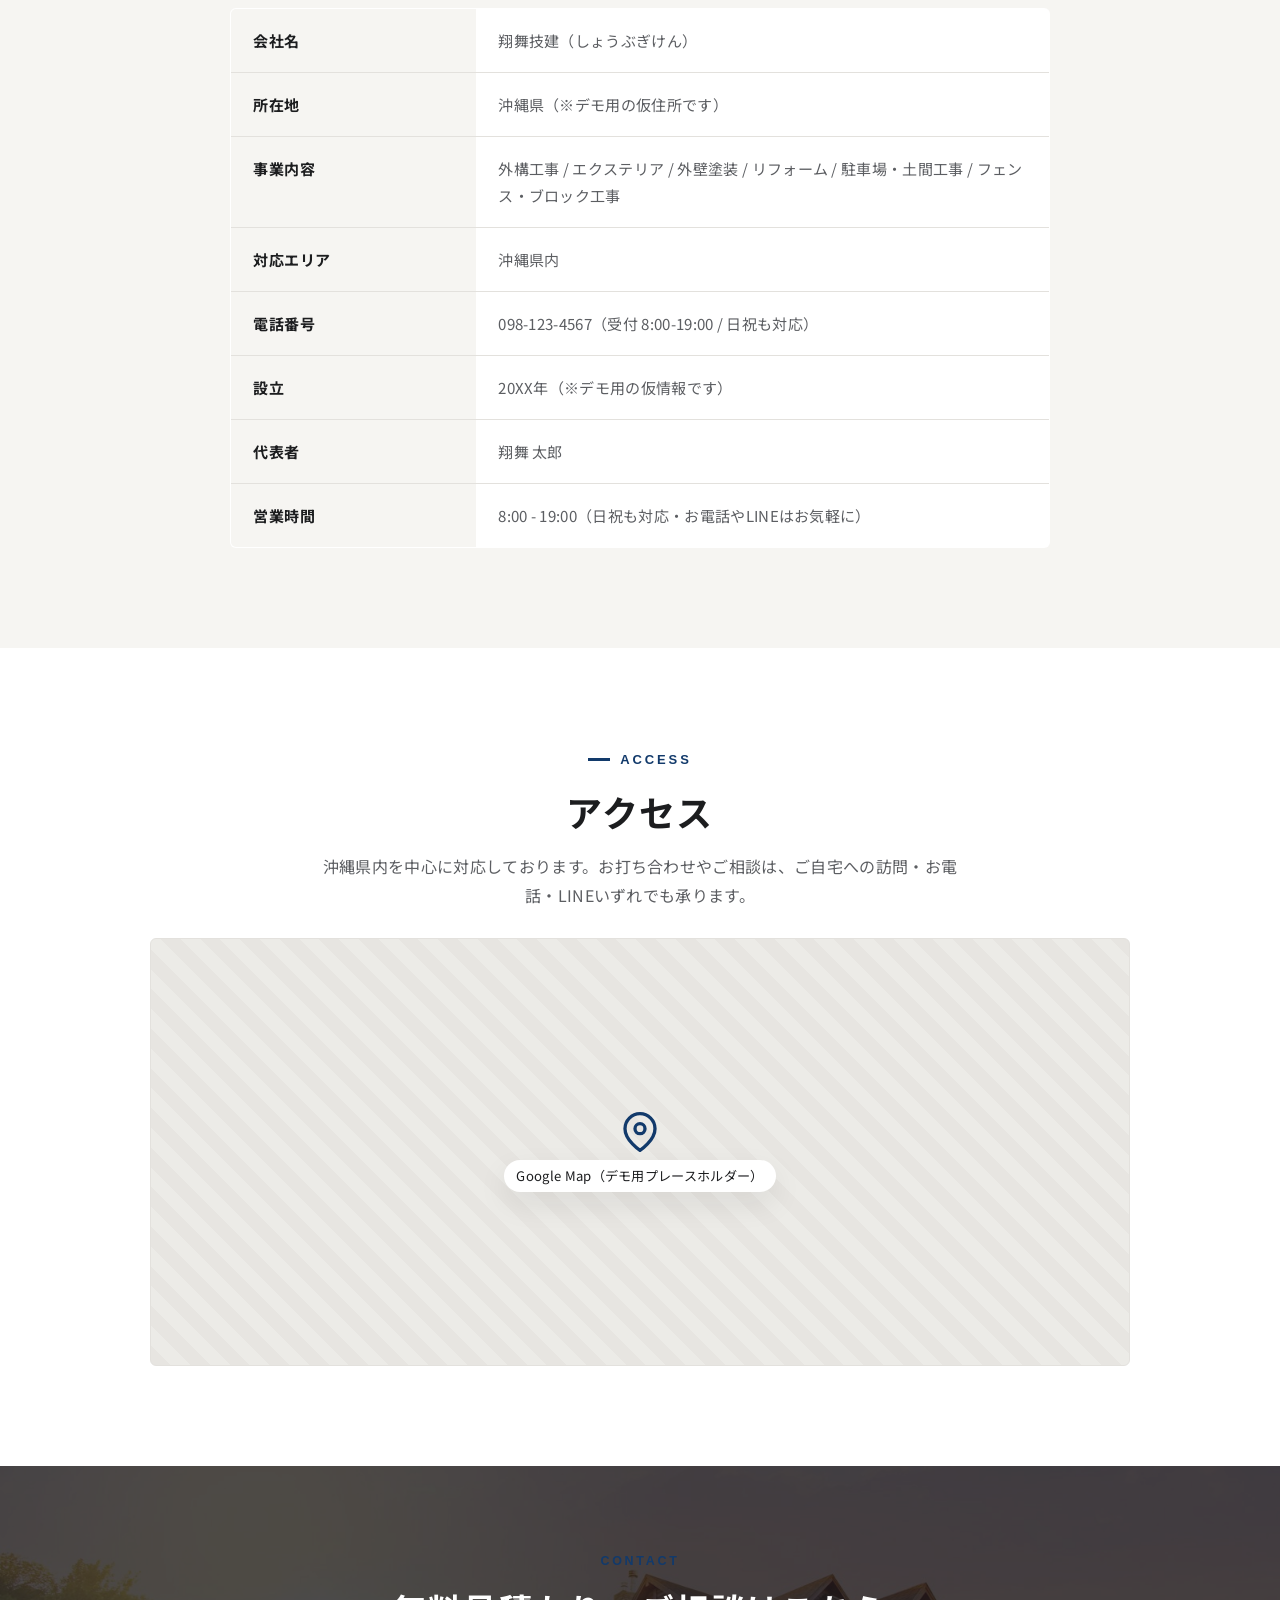
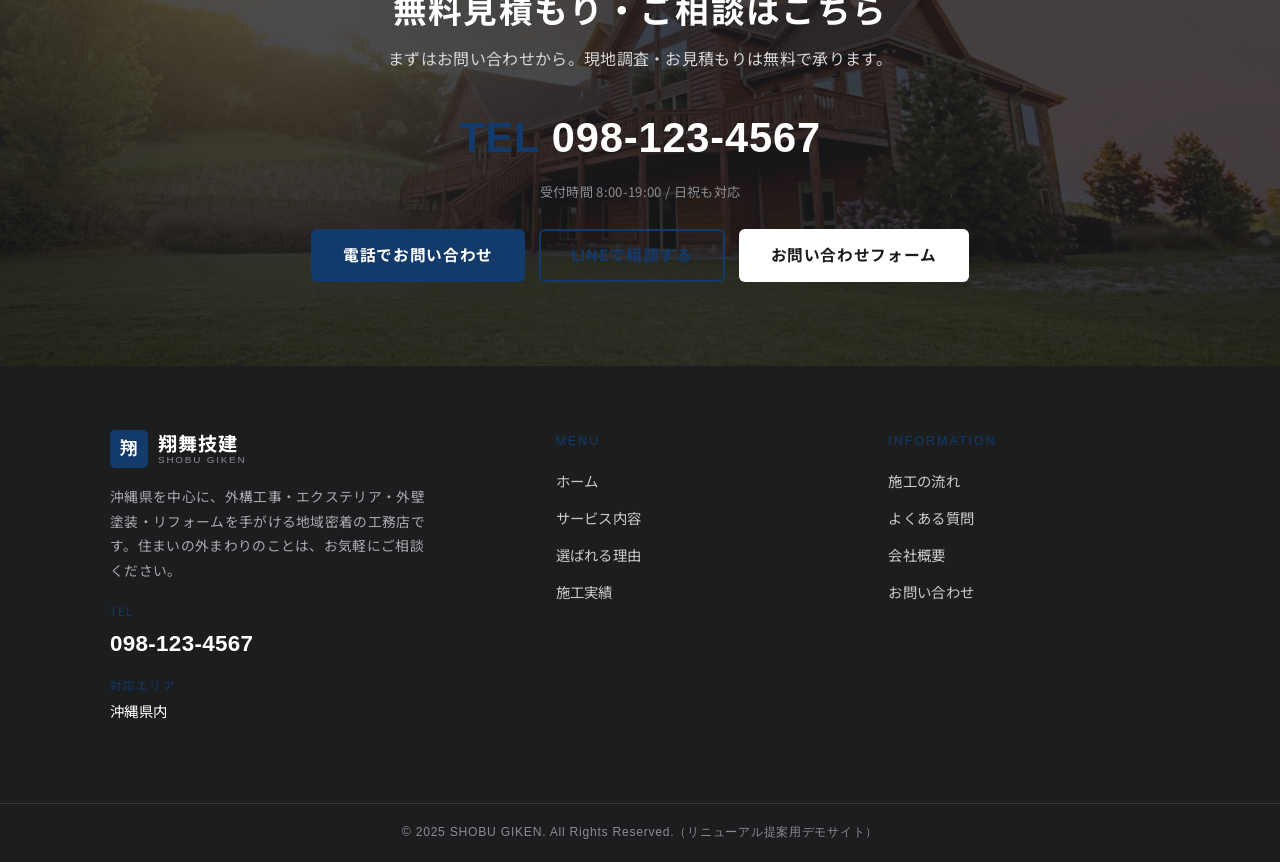
==== commit 2787730a: "画像差しかえ" ====
--- a/company.html
+++ b/company.html
@@ -48,7 +48,7 @@
 
   <!-- ============ ページヒーロー ============ -->
   <section class="page-hero">
-    <img class="page-hero__bg" src="https://placehold.co/1600x500/22242a/4a4d55?text=COMPANY" alt="">
+    <img class="page-hero__bg" src="images/hero-exterior.jpg" alt="">
     <div class="container">
       <p class="page-hero__eyebrow">Company</p>
       <h1 class="page-hero__title">会社概要</h1>
@@ -73,7 +73,7 @@
 
       <div class="greeting reveal" style="margin-top:48px;">
         <div class="greeting__img">
-          <img src="https://placehold.co/600x800/efedea/8a8c90?text=REPRESENTATIVE" alt="代表者の写真（プレースホルダー）">
+          <img src="images/portrait.jpg" alt="代表者の写真（イメージ）">
         </div>
         <div class="greeting__body">
           <h3 class="greeting__title">「地域の暮らしを、外まわりから支える」<br>そんな存在でありたい。</h3>
@@ -155,7 +155,7 @@
 
   <!-- ============ CTA ============ -->
   <section class="cta">
-    <img class="cta__bg" src="https://placehold.co/1600x600/1c1d1f/3a3c42?text=+" alt="">
+    <img class="cta__bg" src="images/gate.jpg" alt="">
     <div class="container cta__inner">
       <p class="cta__eyebrow">Contact</p>
       <h2 class="cta__title">無料見積もり・ご相談はこちら</h2>
--- a/css/style.css
+++ b/css/style.css
@@ -1,4 +1,5 @@
 @charset "UTF-8";
+@import url('https://fonts.googleapis.com/css2?family=Noto+Sans+JP:wght@300;400;700&display=swap');
 /* =============================================================
    翔舞技建 リニューアル提案デモ  共通スタイル
    配色 : 白 / オフホワイト / インク(黒) / グレー + アクセント(オレンジ)
@@ -17,13 +18,14 @@
   --c-gray:    #5c5e62;   /* 本文グレー */
   --c-gray-2:  #8a8c90;   /* 補助テキスト */
   --c-line:    #e3e1dd;   /* 罫線 */
-  --c-accent:  #06c755;   /* アクセント：グリーン（参考サイト寄せ） */
-  --c-accent-d:#058a44;   /* アクセント濃（hover） */
-  --c-line-acc:#dff8e8;   /* アクセント薄 */
+  --c-accent:  #123a6b;   /* アクセント：ネイビーブルー（落ち着いた印象） */
+  --c-accent-d:#0a2b54;   /* アクセント濃（hover） */
+  --c-line-acc:#e7eefc;   /* アクセント薄 */
 
   /* タイポ */
-  --font-base: "Hiragino Kaku Gothic ProN", "Hiragino Sans",
+  --font-base: 'Noto Sans JP', "Hiragino Kaku Gothic ProN", "Hiragino Sans",
                "BIZ UDPGothic", "Yu Gothic", "Meiryo", system-ui, sans-serif;
+  --font-heading: 'Noto Sans JP', "Hiragino Kaku Gothic ProN", sans-serif;
   --font-en:   "Helvetica Neue", Arial, "Hiragino Kaku Gothic ProN", sans-serif;
 
   /* レイアウト */
@@ -58,7 +60,7 @@
 
 a { color: inherit; text-decoration: none; transition: color 0.2s ease; }
 
-h1, h2, h3, h4 { line-height: 1.4; margin: 0; font-weight: 700; }
+h1, h2, h3, h4 { font-family: var(--font-heading); line-height: 1.4; margin: 0; font-weight: 700; }
 
 p { margin: 0; }
 
@@ -330,13 +332,14 @@
   object-fit: cover;
   z-index: -2;
 }
-.hero::after { /* 暗幕オーバーレイ（色味を参考サイト寄せのグリーン系に調整） */
+.hero::after { /* 暗幕オーバーレイ（ネイビーブルー基調・明るめ） */
   content: "";
   position: absolute; inset: 0;
-  background: linear-gradient(90deg, rgba(6,40,30,0.80) 0%, rgba(6,40,30,0.44) 55%, rgba(6,40,30,0.18) 100%);
+  /* 元の明るめグラデーションに戻す（過度に濃くしない） */
+  background: linear-gradient(90deg, rgba(18,58,107,0.80) 0%, rgba(18,58,107,0.44) 55%, rgba(18,58,107,0.18) 100%);
   z-index: -1;
 }
-.hero__inner { padding-block: 60px; max-width: 720px; }
+.hero__inner { padding-block: 60px; max-width: 880px; }
 .hero__eyebrow {
   display: inline-flex; align-items: center; gap: 10px;
   font-family: var(--font-en);
@@ -345,14 +348,22 @@
 }
 .hero__eyebrow::before { content: ""; width: 26px; height: 3px; background: var(--c-accent); }
 .hero__title {
-  font-size: clamp(1.7rem, 1.1rem + 3.2vw, 3.1rem);
-  line-height: 1.35;
-  letter-spacing: 0.03em;
+  color: #ffffff;
+  font-size: clamp(1.6rem, 1.05rem + 2.6vw, 2.6rem); /* 上限を下げて極端な拡大を抑制 */
+  line-height: 1.18;
+  letter-spacing: 0.02em;
   margin-bottom: 20px;
+  max-width: min(880px, 88%); /* 横幅を制限して改行バランスを整える */
+  text-shadow: 0 8px 22px rgba(0,0,0,0.6); /* 背景画像と分離するための影 */
+  word-break: keep-all; /* 日本語の不自然な途中改行を抑える */
 }
 .hero__title .accent { color: var(--c-accent); }
 .hero__sub { font-size: clamp(0.95rem, 0.9rem + 0.3vw, 1.1rem); color: #e6e6e6; margin-bottom: 32px; max-width: 560px; }
 .hero__actions { display: flex; flex-wrap: wrap; gap: 14px; }
+
+/* ヒーロー上のアクセント文字は背景が濃いため白系で上書きして可読性を確保 */
+.hero .accent { color: rgba(255,255,255,0.96); text-shadow: 0 6px 18px rgba(0,0,0,0.55); }
+.hero__eyebrow { color: rgba(255,255,255,0.9); }
 
 /* 下部の地域バッジ */
 .hero__badge {
@@ -367,6 +378,21 @@
   z-index: 1;
   box-shadow: var(--shadow);
 }
+
+/* ヒーロー内のボタン（アウトライン等）が背景と近い色で見づらいため上書き */
+.hero__actions .btn { z-index: 2; }
+.hero .btn--line {
+  color: rgba(255,255,255,0.95);
+  border-color: rgba(255,255,255,0.32);
+  background: transparent;
+}
+.hero .btn--line:hover {
+  background: rgba(255,255,255,0.06);
+  border-color: rgba(255,255,255,0.72);
+  color: #fff;
+}
+.hero .btn--ghost-light { color: rgba(255,255,255,0.95); border-color: rgba(255,255,255,0.6); }
+.hero .btn--primary { box-shadow: 0 6px 18px rgba(0,0,0,0.35); }
 .hero__badge strong { display: block; font-size: 1.1rem; letter-spacing: 0.06em; }
 .hero__badge span { font-size: 0.72rem; letter-spacing: 0.1em; }
 
@@ -395,9 +421,32 @@
   background: var(--c-paper);
   border-bottom: 1px solid var(--c-line);
   font-size: 0.8rem;
-}
-.breadcrumb ol { display: flex; flex-wrap: wrap; gap: 8px; align-items: center; padding-block: 12px; color: var(--c-gray); }
+  -webkit-overflow-scrolling: touch;
+}
+.breadcrumb ol {
+  display: flex;
+  flex-wrap: wrap; /* allow wrapping on narrow screens */
+  gap: 8px;
+  align-items: center;
+  padding-block: 12px;
+  color: var(--c-gray);
+}
+.breadcrumb li {
+  display: inline-flex;
+  align-items: center;
+  flex: none;
+}
+.breadcrumb a {
+  display: inline-block;
+  padding: 6px 4px; /* larger touch target */
+}
 .breadcrumb li::after { content: "›"; margin-left: 8px; color: var(--c-gray-2); }
+.breadcrumb li:last-child::after { content: none; }
+
+/* Small screen tweaks */
+@media (max-width: 520px) {
+  .breadcrumb ol { gap: 6px; font-size: 0.78rem; }
+}
 .breadcrumb li:last-child::after { content: ""; }
 .breadcrumb a:hover { color: var(--c-accent); }
 .breadcrumb [aria-current="page"] { color: var(--c-ink); font-weight: 700; }
